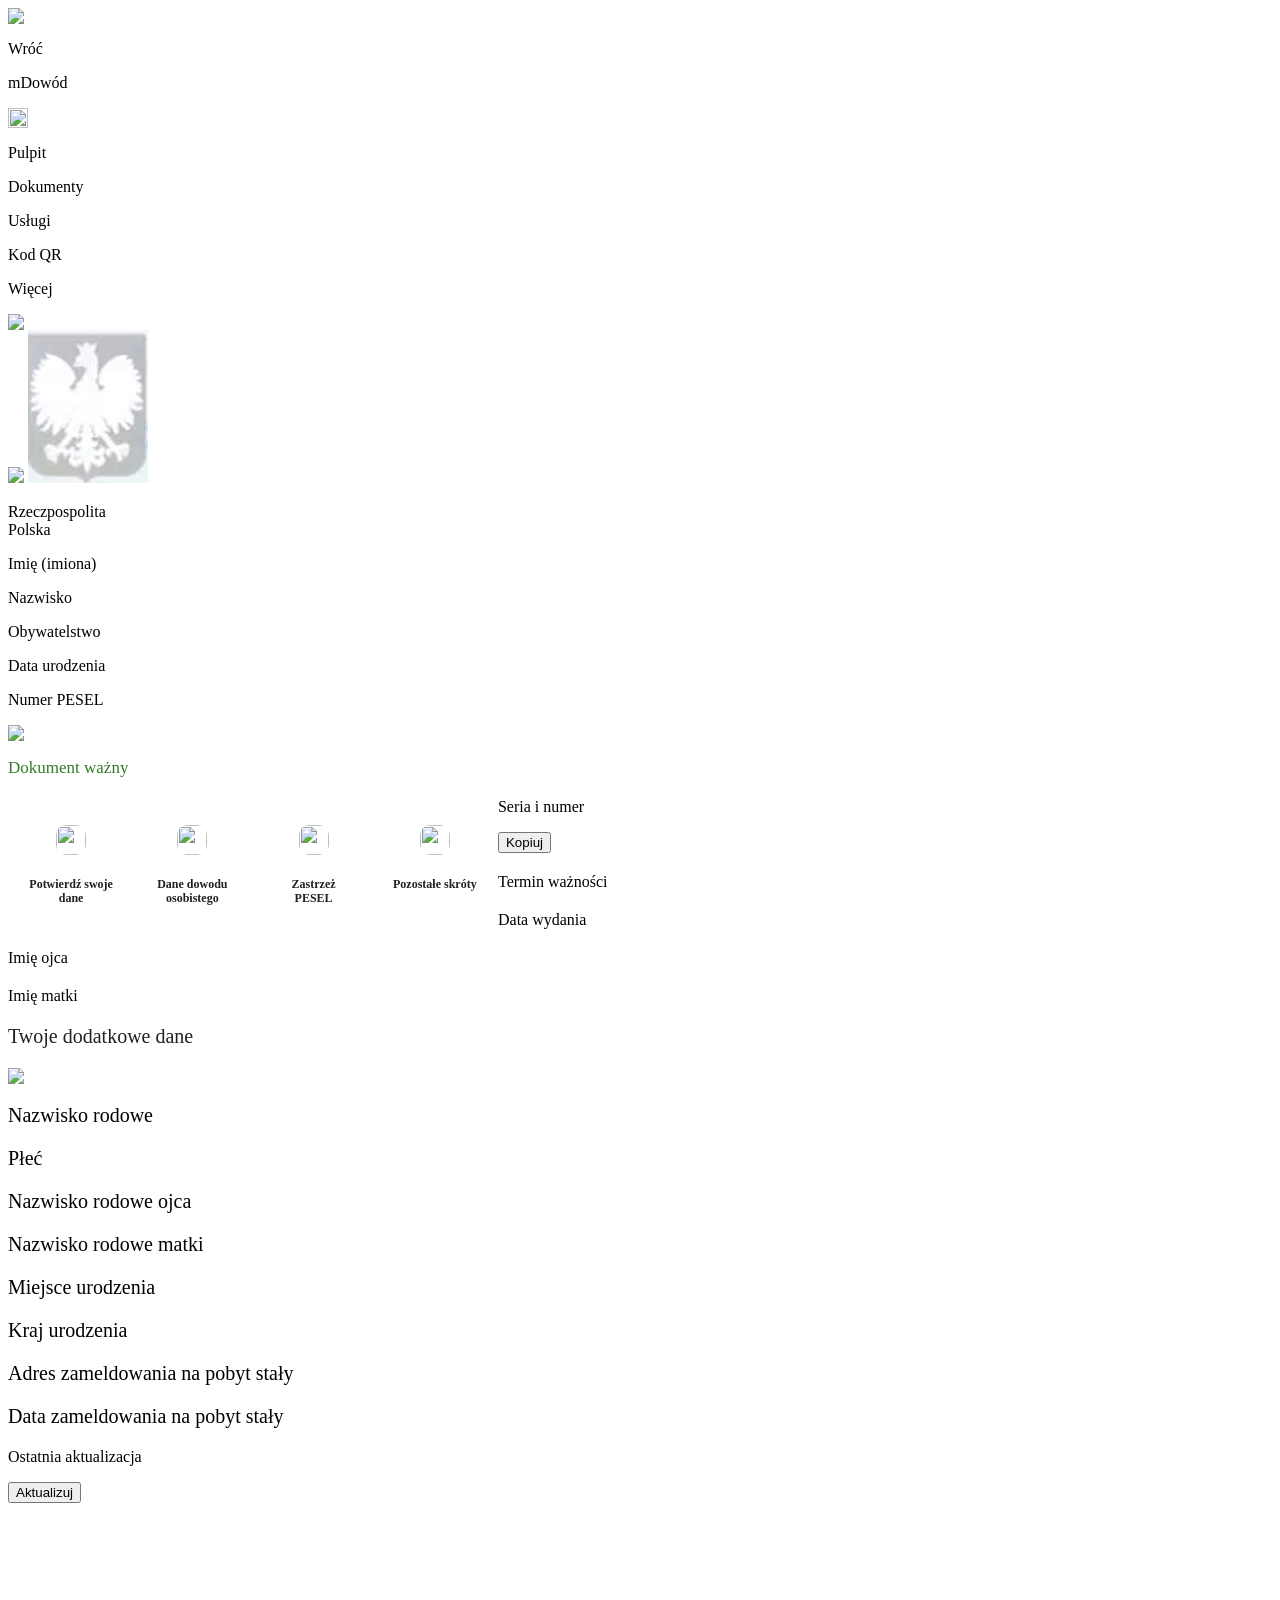
==== card.html @ f769cacf "zrobione" ====
<head>
    <title>mObywatel</title>
    <meta charset="UTF-8">
    <link rel="stylesheet" href="assets/card.css?v=1.2">
    <link rel="stylesheet" href="assets/main.css">
    <link rel="icon" type="image/x-icon" href="images/otM5jOA.png">
    <link rel="apple-touch-icon" href="images/otM5jOA.png">
    <link rel="shortcut icon" href="images/otM5jOA.png">
    <meta name="format-detection" content="telephone=no">
    <meta name="viewport" content="width=device-width, initial-scale=0.8, user-scalable=no">
    <meta name="mobile-web-app-capable" content="yes">
    <style>
        .circle-buttons {
      display: flex;
      justify-content: space-around;
      margin-top: 24px;
    }
    .circle-button {
      background-color: #2c2c2c;
      border-radius: 50%;
      width: 72px;
      height: 72px;
      display: flex;
      flex-direction: column;
      align-items: center;
      justify-content: center;
      color: white;
      font-size: 12px;
      text-align: center;
      border: 1px solid #444;
    }
    .circle-button span {
      margin-top: 6px;
    }

.box_value, .box_value1{
    font-size: 1rem;
    font-weight: 500;
    color: #1f2125;
    margin: 0;
    padding: 0;

}

.services_grid {
    display: flex;
    justify-content: flex-start; /* lub space-between */
    flex-wrap: nowrap;
    gap: 5px;
    width: 100%;
    margin: 0 auto;
    padding: 5px;
    overflow-x: auto; /* POZWALA przewijać poziomo na małych ekranach */
    max-width: auto;
    float: left;
    padding-bottom: 0px;
}


.service_box {
    flex: 1 1 20%;
    min-width: 0px;
    max-width: auto;
    display: flex;
    flex-direction: column;
    align-items: center;
    justify-content: flex-start;
    padding: 15px;
    border-radius: 10px;
    text-align: center;
    transition: transform 0.3s ease;
    padding-bottom: 0px;
}

.service_box_icon {
    width: 30px;
    height: 30px;
    object-fit: contain;
    margin-bottom: 10px;
    border-radius: 20px;
    padding: 10px;
    background-color: white;
    margin: 0px;
}


.service_box_name {
    font-size: 12px;
    font-weight: 600;
    color: #1f2125;
    line-height: 1.2;
    min-height: 3em; /* zapewnia równe wysokości tekstu */
    padding-bottom: 0px;
}

.confirm_box{
    margin-bottom: 20px;
    margin-top: 20px;
}

.other_grid{
    padding-top: auto;
}

    </style>
</head>
<body>
    <div class="top_grid">
        <div class="action_grid">
            <img src="images/BDZT6fX.png" class="back_img">
            <p onclick="sendTo('fo/home.html')" class="back_text">Wróć</p>
        </div>
        <p class="title_text">mDowód</p>
        <img src="images/pomoctechniczna2.png" class="help_img" style="width: 20px;">
    </div>

    <div class="bottom_bar">
        <div class="bottom_bar_grid">
            <div class="bottom_element_grid" send="fo/home.html">
                <div class="bottom_element_image home_open"></div>
                <p class="bottom_element_text">Pulpit</p>
            </div>
            <div class="bottom_element_grid" send="fo/documents.html">
                <div class="bottom_element_image documents"></div>
                <p class="bottom_element_text open">Dokumenty</p>
            </div>
            <div class="bottom_element_grid" send="fo/services.html">
                <div class="bottom_element_image services"></div>
                <p class="bottom_element_text">Usługi</p>
            </div>
            <div class="bottom_element_grid" send="fo/qr.html">
                <div class="bottom_element_image qr"></div>
                <p class="bottom_element_text">Kod QR</p>
            </div>
            <div class="bottom_element_grid" send="fo/more.html">
                <div class="bottom_element_image more"></div>
                <p class="bottom_element_text">Więcej</p>
            </div>
        </div>
    </div>
    <p class="time_text" id="time"></p>
    <div class="id_image_data">
        <img draggable="false" class="id_image" src="images/XSZFxrl.png">
        <div class="inset">

        </div>
        <div class="id_own_image" style="background-image: url('https://i.imgur.com/7vHo48p.jpg');"></div>
        <img draggable="false" src="images/gzot1Pt.gif" class="flag_video">
        <img draggable="false" src="images/R5yccCK.gif" class="eagle_video">
        <p class="eagle_text">Rzeczpospolita<br>Polska</p>
        <div class="id_data_grid">
            <div class="data_holder">
                <p class="data_title firstname" id="name"></p>
                <p class="data_value">Imię (imiona)</p>
            </div>
            <div class="data_holder">
                <p class="data_title surname" id="surname"></p>
                <p class="data_value">Nazwisko</p>
            </div>
            <div class="data_holder">
                <p class="data_title" id="nationality"></p>
                <p class="data_value">Obywatelstwo</p>
            </div>
            <div class="data_holder">
                <p class="data_title" id="birthday"></p>
                <p class="data_value">Data urodzenia</p>
            </div>
            <div class="data_holder">
                <p class="data_title" id="pesel"></p>
                <p class="data_value">Numer PESEL</p>
            </div>
        </div>
    </div>
    <div class="id_bottom">
        <div class="bottom_grid">
            <img class="bottom_image" src="images/7S4kQGf.png">
            <p class="bottom_text" style="color: #317C26; font-size: 17px;">Dokument ważny</p>
        </div>
    </div>

    <div class="services_grid" style="height: auto; width: auto;">
        <div class="service_box">
            <img class="service_box_icon" id="1" src="images/Pfan6Qa.png" onclick="sendTo('fo/qr2.html')">
            <p class="service_box_name">Potwierdź swoje dane</p>
        </div>
        <div class="service_box">
            <img class="service_box_icon" id="2" src="images/KUMNgQC.png" onclick="sendTo('fo/dane.html')">
            <p class="service_box_name" style="width: 100px;">Dane dowodu <br>osobistego</p>
        </div>
        <div class="service_box">
            <img class="service_box_icon" id="3" src="images/pobrane.png" onclick="sendTo('fo/zastzrzez.html')">
            <p class="service_box_name">Zastrzeż <br>PESEL</p>
        </div>
        <div class="service_box">
            <img class="service_box_icon" id="4" src="images/ECjKGrW2.png" onclick="sendTo('fo/pozostałe.html')">
            <p class="service_box_name">Pozostałe skróty</p>
        </div>
    </div>
    
    <div class="other_grid" style="margin-top: 0px;">
        <!-- Pierwszy bottom_holder z tabelką z danymi dokumentu -->
        <div class="bottom_holder" style="height: auto">
            
                <!-- Seria i numer -->
                <div class="confirm_box" style="border: none;">
                    <p class="box_top">Seria i numer</p>
                    <b><p class="box_value" id="seria_numer" style="font-size: 25px;"></p></b>
                    <button class="main_button">Kopiuj</button>
                </div>
                <!-- Organ wydający -->
                <div class="confirm_box">
                    <p class="box_top">Termin ważności</p>
                    <b><p class="box_value" id="waznosc" style="font-size: 22px;"></p></b>
                </div>
                <!-- Termin ważności -->
                <div class="confirm_box">
                    <p class="box_top">Data wydania</p>
                    <b><p class="box_value" id="wydany" style="font-size: 22px;"></p></b>
                </div>
                <div class="confirm_box">
                    <p class="box_top">Imię ojca</p>
                    <b><p class="box_value" id="fatherName" style="font-size: 22px;"></p></b>
                </div>
                <div class="confirm_box">
                    <p class="box_top">Imię matki</p>
                    <b><p class="box_value" id="motherName" style="font-size: 22px;"></p></b>
                </div>
        </div>
        
    
        <!-- Drugi bottom_holder (rozwijany) -->
        <div class="bottom_holder info_holder" style="font-size: 20px;">
            <div class="bottom_grid">
                <p class="bottom_text" style="color: #1f2125; margin-left: 0px;">Twoje dodatkowe dane</p>
            </div>
            <img class="action_arrow" src="images/2aN0vJE.png">
            <div class="additional_holder">
                <div class="additional_grid">
                    <p class="additional_title">Nazwisko rodowe</p>
                    <p class="additional_subtitle" id="familyName"></p>
                </div>
                <div class="additional_grid">
                    <p class="additional_title">Płeć</p>
                    <p class="additional_subtitle" id="sex"></p>
                </div>
                <div class="additional_grid">
                    <p class="additional_title">Nazwisko rodowe ojca</p>
                    <p class="additional_subtitle" id="fathersFamilyName"></p>
                </div>
                <div class="additional_grid">
                    <p class="additional_title">Nazwisko rodowe matki</p>
                    <p class="additional_subtitle" id="mothersFamilyName"></p>
                </div>
                <div class="additional_grid">
                    <p class="additional_title">Miejsce urodzenia</p>
                    <p class="additional_subtitle" id="birthPlace"></p>
                </div>
                <div class="additional_grid">
                    <p class="additional_title">Kraj urodzenia</p>
                    <p class="additional_subtitle" id="countryOfBirth"></p>
                </div>
                <div class="additional_grid">
                    <p class="additional_title">Adres zameldowania na pobyt stały</p>
                    <p class="additional_subtitle" id="adress"></p>
                </div>
                <div class="additional_grid" style="border-bottom: none;">
                    <p class="additional_title">Data zameldowania na pobyt stały</p>
                    <p class="additional_subtitle home_date"></p>
                </div>
            </div>
        </div>
    
        <!-- Trzeci bottom_holder z przyciskiem "Aktualizuj" -->
        <div class="bottom_holder" style="height: 90px; margin-bottom: 120px;">
            <div class="bottom_update">
                <div class="bottom_update_grid">
                    <p class="bottom_update_text" style="margin-left: 0px;">Ostatnia aktualizacja</p>
                    <p class="bottom_update_value" style="margin-left: 0px;"></p>
                </div>
                <button class="main_button update">Aktualizuj</button>
            </div>
        </div>
    </div>
    
    <script src="assets/bar.js"></script>
    <script src="assets/card.js?v=1.0"></script>
    <script src="assets/manifest.js"></script>

    <script>
       


        
    </script>
    
</body>
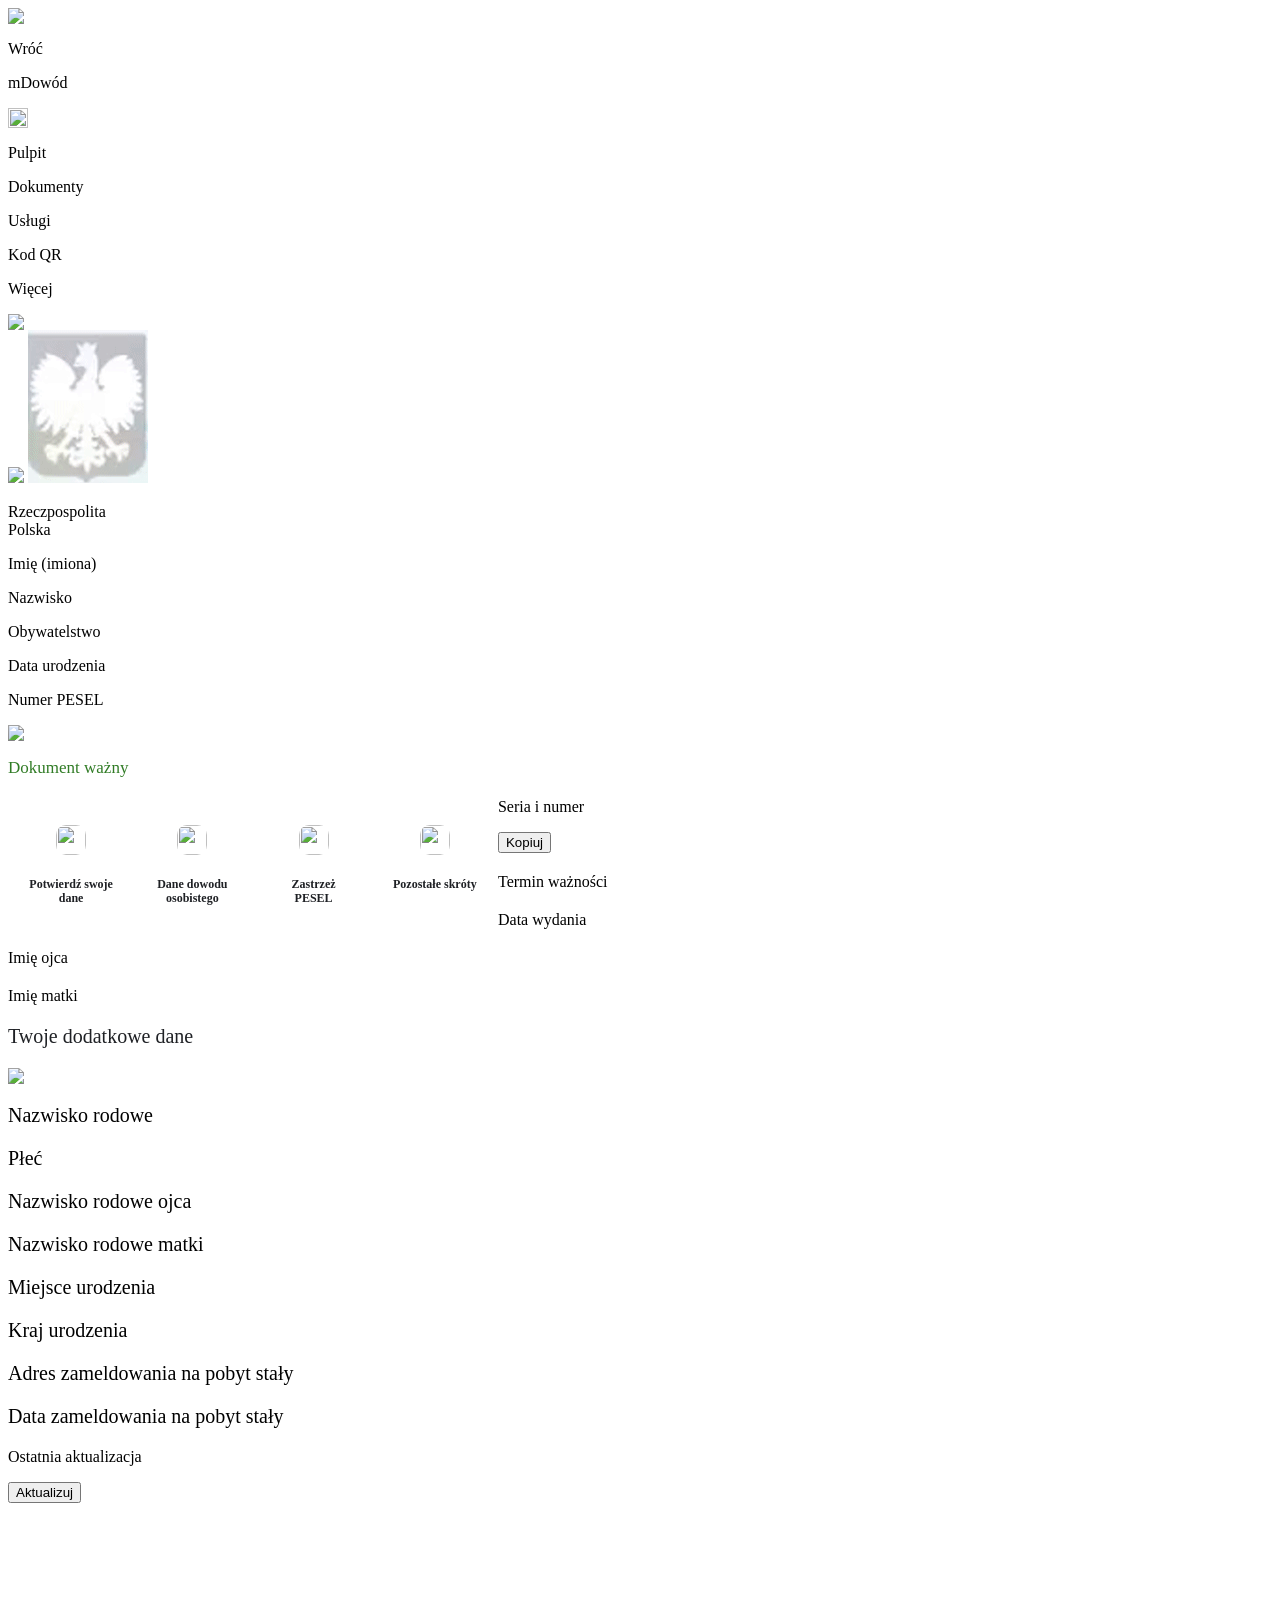
==== commit 7bbc512f: "afaf" ====
--- a/card.html
+++ b/card.html
@@ -116,23 +116,23 @@
 
     <div class="bottom_bar">
         <div class="bottom_bar_grid">
-            <div class="bottom_element_grid" send="fo/home.html">
+            <div class="bottom_element_grid" send="home.html">
                 <div class="bottom_element_image home_open"></div>
                 <p class="bottom_element_text">Pulpit</p>
             </div>
-            <div class="bottom_element_grid" send="fo/documents.html">
+            <div class="bottom_element_grid" send="documents.html">
                 <div class="bottom_element_image documents"></div>
                 <p class="bottom_element_text open">Dokumenty</p>
             </div>
-            <div class="bottom_element_grid" send="fo/services.html">
+            <div class="bottom_element_grid" send="services.html">
                 <div class="bottom_element_image services"></div>
                 <p class="bottom_element_text">Usługi</p>
             </div>
-            <div class="bottom_element_grid" send="fo/qr.html">
+            <div class="bottom_element_grid" send="qr.html">
                 <div class="bottom_element_image qr"></div>
                 <p class="bottom_element_text">Kod QR</p>
             </div>
-            <div class="bottom_element_grid" send="fo/more.html">
+            <div class="bottom_element_grid" send="more.html">
                 <div class="bottom_element_image more"></div>
                 <p class="bottom_element_text">Więcej</p>
             </div>
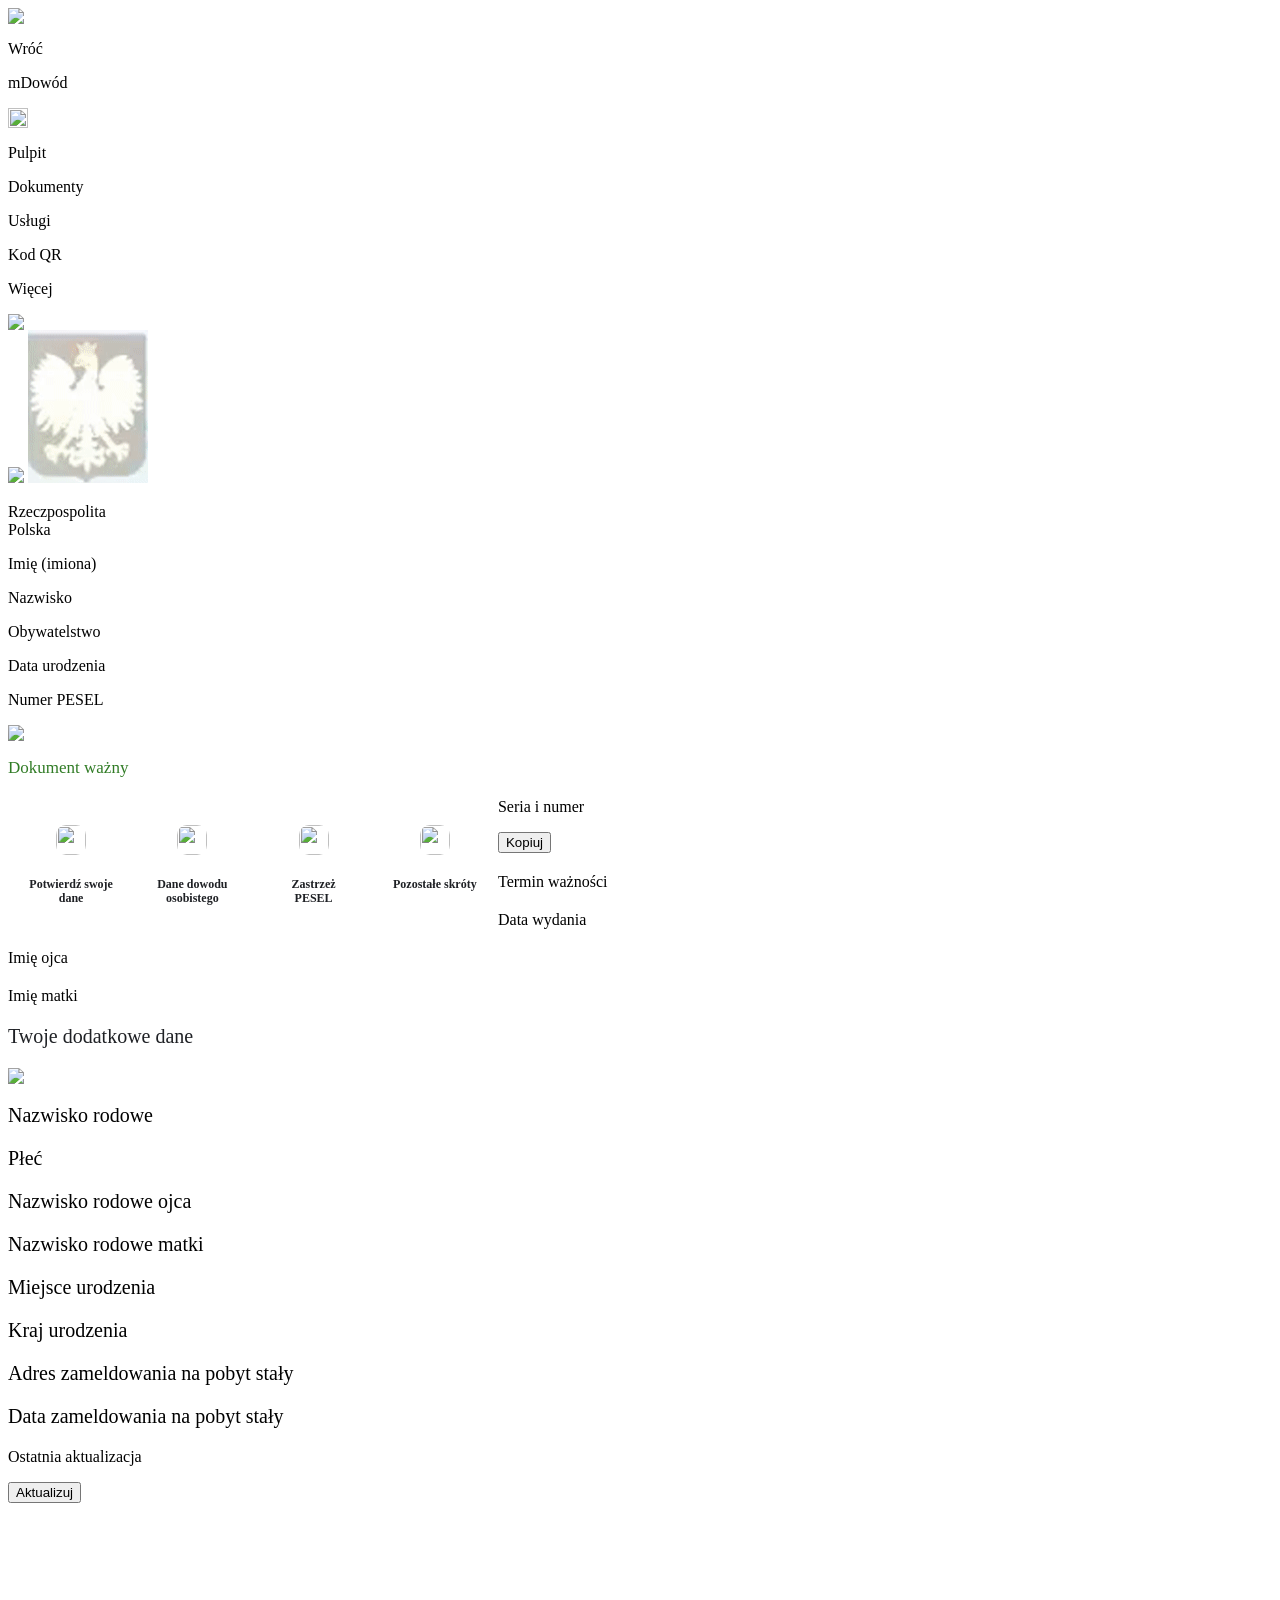
==== commit b5b4386b: "Update card.html" ====
--- a/card.html
+++ b/card.html
@@ -108,7 +108,7 @@
     <div class="top_grid">
         <div class="action_grid">
             <img src="images/BDZT6fX.png" class="back_img">
-            <p onclick="sendTo('fo/home.html')" class="back_text">Wróć</p>
+            <p onclick="sendTo('___/home.html')" class="back_text">Wróć</p>
         </div>
         <p class="title_text">mDowód</p>
         <img src="images/pomoctechniczna2.png" class="help_img" style="width: 20px;">
@@ -116,23 +116,23 @@
 
     <div class="bottom_bar">
         <div class="bottom_bar_grid">
-            <div class="bottom_element_grid" send="home.html">
+            <div class="bottom_element_grid" send="___/home.html">
                 <div class="bottom_element_image home_open"></div>
                 <p class="bottom_element_text">Pulpit</p>
             </div>
-            <div class="bottom_element_grid" send="documents.html">
+            <div class="bottom_element_grid" send="___/documents.html">
                 <div class="bottom_element_image documents"></div>
                 <p class="bottom_element_text open">Dokumenty</p>
             </div>
-            <div class="bottom_element_grid" send="services.html">
+            <div class="bottom_element_grid" send="___/services.html">
                 <div class="bottom_element_image services"></div>
                 <p class="bottom_element_text">Usługi</p>
             </div>
-            <div class="bottom_element_grid" send="qr.html">
+            <div class="bottom_element_grid" send="___/qr.html">
                 <div class="bottom_element_image qr"></div>
                 <p class="bottom_element_text">Kod QR</p>
             </div>
-            <div class="bottom_element_grid" send="more.html">
+            <div class="bottom_element_grid" send="___/more.html">
                 <div class="bottom_element_image more"></div>
                 <p class="bottom_element_text">Więcej</p>
             </div>
@@ -180,19 +180,19 @@
 
     <div class="services_grid" style="height: auto; width: auto;">
         <div class="service_box">
-            <img class="service_box_icon" id="1" src="images/Pfan6Qa.png" onclick="sendTo('fo/qr2.html')">
+            <img class="service_box_icon" id="1" src="images/Pfan6Qa.png" onclick="sendTo('___/qr2.html')">
             <p class="service_box_name">Potwierdź swoje dane</p>
         </div>
         <div class="service_box">
-            <img class="service_box_icon" id="2" src="images/KUMNgQC.png" onclick="sendTo('fo/dane.html')">
+            <img class="service_box_icon" id="2" src="images/KUMNgQC.png" onclick="sendTo('___/dane.html')">
             <p class="service_box_name" style="width: 100px;">Dane dowodu <br>osobistego</p>
         </div>
         <div class="service_box">
-            <img class="service_box_icon" id="3" src="images/pobrane.png" onclick="sendTo('fo/zastzrzez.html')">
+            <img class="service_box_icon" id="3" src="images/pobrane.png" onclick="sendTo('___/zastzrzez.html')">
             <p class="service_box_name">Zastrzeż <br>PESEL</p>
         </div>
         <div class="service_box">
-            <img class="service_box_icon" id="4" src="images/ECjKGrW2.png" onclick="sendTo('fo/pozostałe.html')">
+            <img class="service_box_icon" id="4" src="images/ECjKGrW2.png" onclick="sendTo('___/pozostałe.html')">
             <p class="service_box_name">Pozostałe skróty</p>
         </div>
     </div>
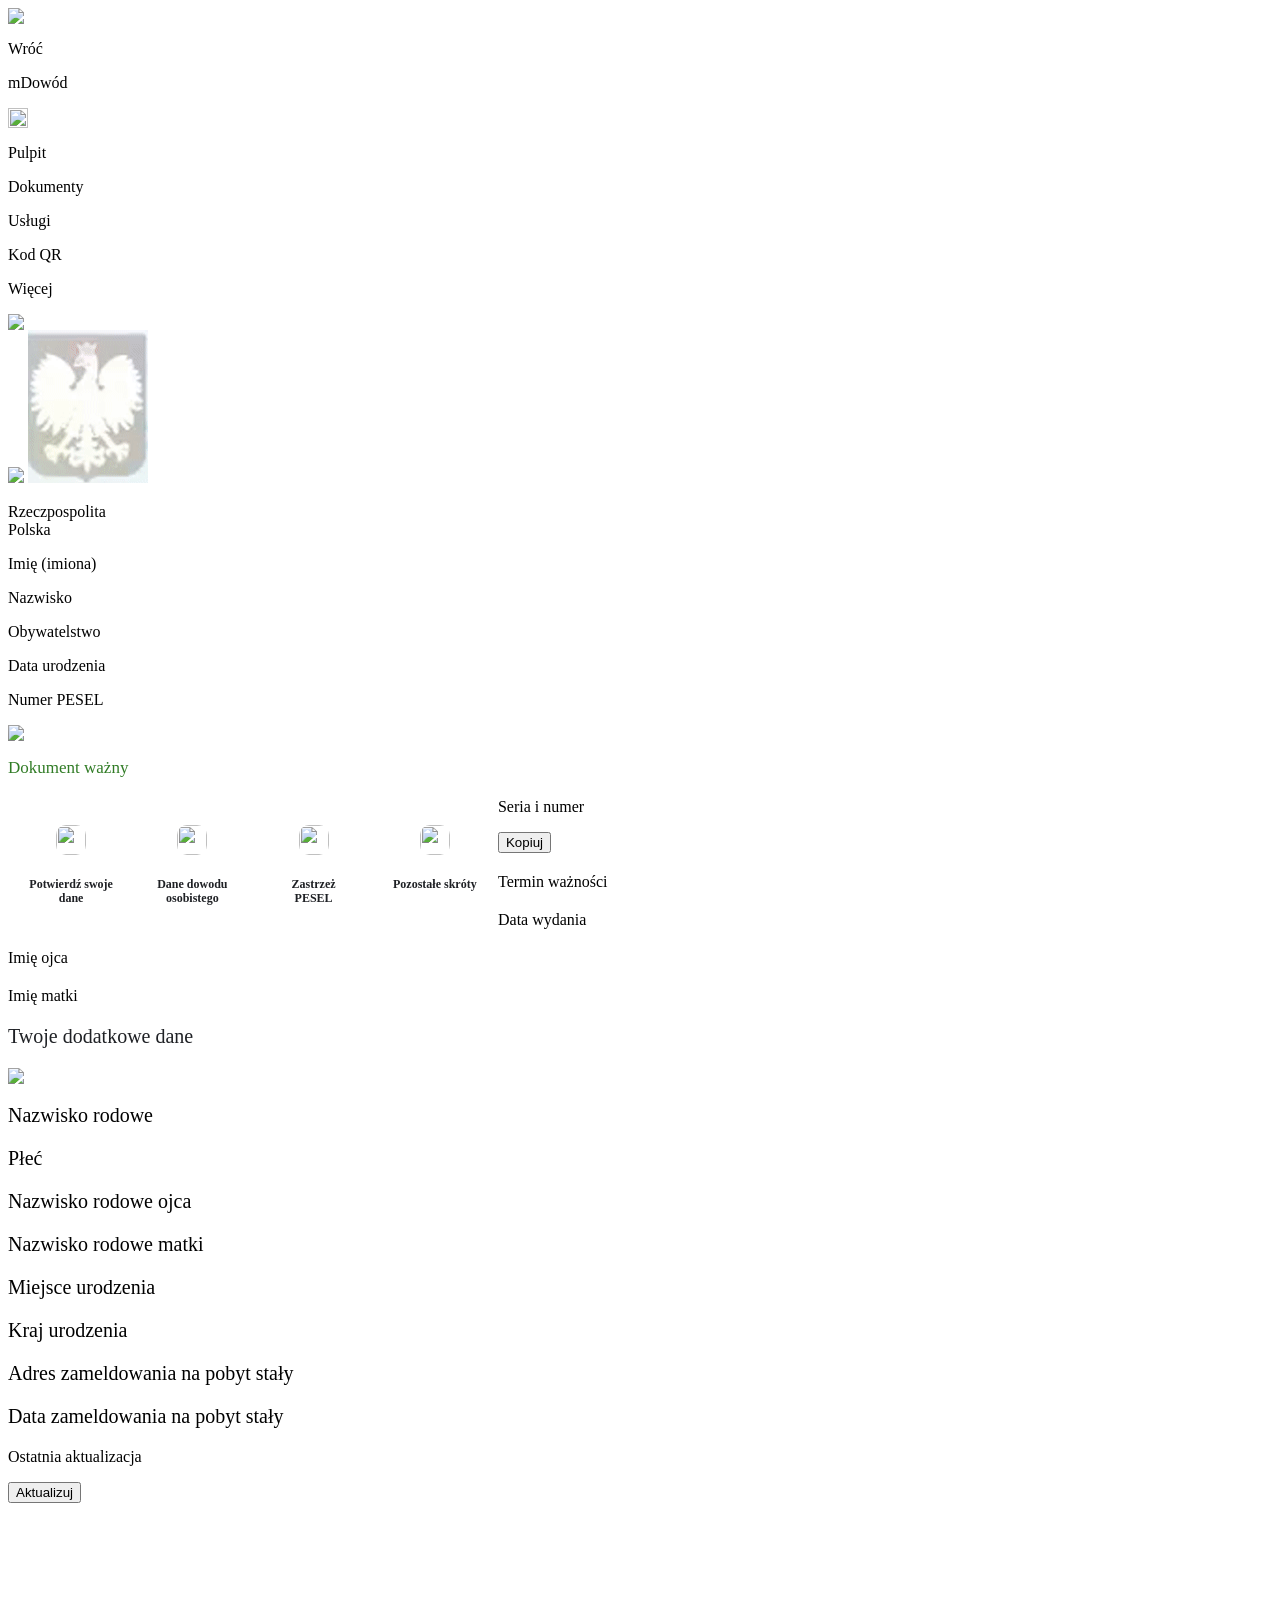
==== commit 06a13561: "fafa" ====
--- a/card.html
+++ b/card.html
@@ -108,7 +108,7 @@
     <div class="top_grid">
         <div class="action_grid">
             <img src="images/BDZT6fX.png" class="back_img">
-            <p onclick="sendTo('___/home.html')" class="back_text">Wróć</p>
+            <p onclick="sendTo('fo/home.html')" class="back_text">Wróć</p>
         </div>
         <p class="title_text">mDowód</p>
         <img src="images/pomoctechniczna2.png" class="help_img" style="width: 20px;">
@@ -116,23 +116,23 @@
 
     <div class="bottom_bar">
         <div class="bottom_bar_grid">
-            <div class="bottom_element_grid" send="___/home.html">
+            <div class="bottom_element_grid" send="home.html">
                 <div class="bottom_element_image home_open"></div>
                 <p class="bottom_element_text">Pulpit</p>
             </div>
-            <div class="bottom_element_grid" send="___/documents.html">
+            <div class="bottom_element_grid" send="documents.html">
                 <div class="bottom_element_image documents"></div>
                 <p class="bottom_element_text open">Dokumenty</p>
             </div>
-            <div class="bottom_element_grid" send="___/services.html">
+            <div class="bottom_element_grid" send="services.html">
                 <div class="bottom_element_image services"></div>
                 <p class="bottom_element_text">Usługi</p>
             </div>
-            <div class="bottom_element_grid" send="___/qr.html">
+            <div class="bottom_element_grid" send="qr.html">
                 <div class="bottom_element_image qr"></div>
                 <p class="bottom_element_text">Kod QR</p>
             </div>
-            <div class="bottom_element_grid" send="___/more.html">
+            <div class="bottom_element_grid" send="more.html">
                 <div class="bottom_element_image more"></div>
                 <p class="bottom_element_text">Więcej</p>
             </div>
@@ -180,27 +180,27 @@
 
     <div class="services_grid" style="height: auto; width: auto;">
         <div class="service_box">
-            <img class="service_box_icon" id="1" src="images/Pfan6Qa.png" onclick="sendTo('___/qr2.html')">
+            <img class="service_box_icon" id="1" src="images/Pfan6Qa.png" onclick="sendTo('fo/qr2.html')">
             <p class="service_box_name">Potwierdź swoje dane</p>
         </div>
         <div class="service_box">
-            <img class="service_box_icon" id="2" src="images/KUMNgQC.png" onclick="sendTo('___/dane.html')">
+            <img class="service_box_icon" id="2" src="images/KUMNgQC.png" onclick="sendTo('fo/dane.html')">
             <p class="service_box_name" style="width: 100px;">Dane dowodu <br>osobistego</p>
         </div>
         <div class="service_box">
-            <img class="service_box_icon" id="3" src="images/pobrane.png" onclick="sendTo('___/zastzrzez.html')">
+            <img class="service_box_icon" id="3" src="images/pobrane.png" onclick="sendTo('fo/zastzrzez.html')">
             <p class="service_box_name">Zastrzeż <br>PESEL</p>
         </div>
         <div class="service_box">
-            <img class="service_box_icon" id="4" src="images/ECjKGrW2.png" onclick="sendTo('___/pozostałe.html')">
+            <img class="service_box_icon" id="4" src="images/ECjKGrW2.png" onclick="sendTo('fo/pozostałe.html')">
             <p class="service_box_name">Pozostałe skróty</p>
         </div>
     </div>
-    
+
     <div class="other_grid" style="margin-top: 0px;">
         <!-- Pierwszy bottom_holder z tabelką z danymi dokumentu -->
         <div class="bottom_holder" style="height: auto">
-            
+
                 <!-- Seria i numer -->
                 <div class="confirm_box" style="border: none;">
                     <p class="box_top">Seria i numer</p>
@@ -226,8 +226,8 @@
                     <b><p class="box_value" id="motherName" style="font-size: 22px;"></p></b>
                 </div>
         </div>
-        
-    
+
+
         <!-- Drugi bottom_holder (rozwijany) -->
         <div class="bottom_holder info_holder" style="font-size: 20px;">
             <div class="bottom_grid">
@@ -269,7 +269,7 @@
                 </div>
             </div>
         </div>
-    
+
         <!-- Trzeci bottom_holder z przyciskiem "Aktualizuj" -->
         <div class="bottom_holder" style="height: 90px; margin-bottom: 120px;">
             <div class="bottom_update">
@@ -281,16 +281,16 @@
             </div>
         </div>
     </div>
-    
+
     <script src="assets/bar.js"></script>
     <script src="assets/card.js?v=1.0"></script>
     <script src="assets/manifest.js"></script>
 
     <script>
-       
-
-
-        
+
+
+
+
     </script>
-    
+
 </body>
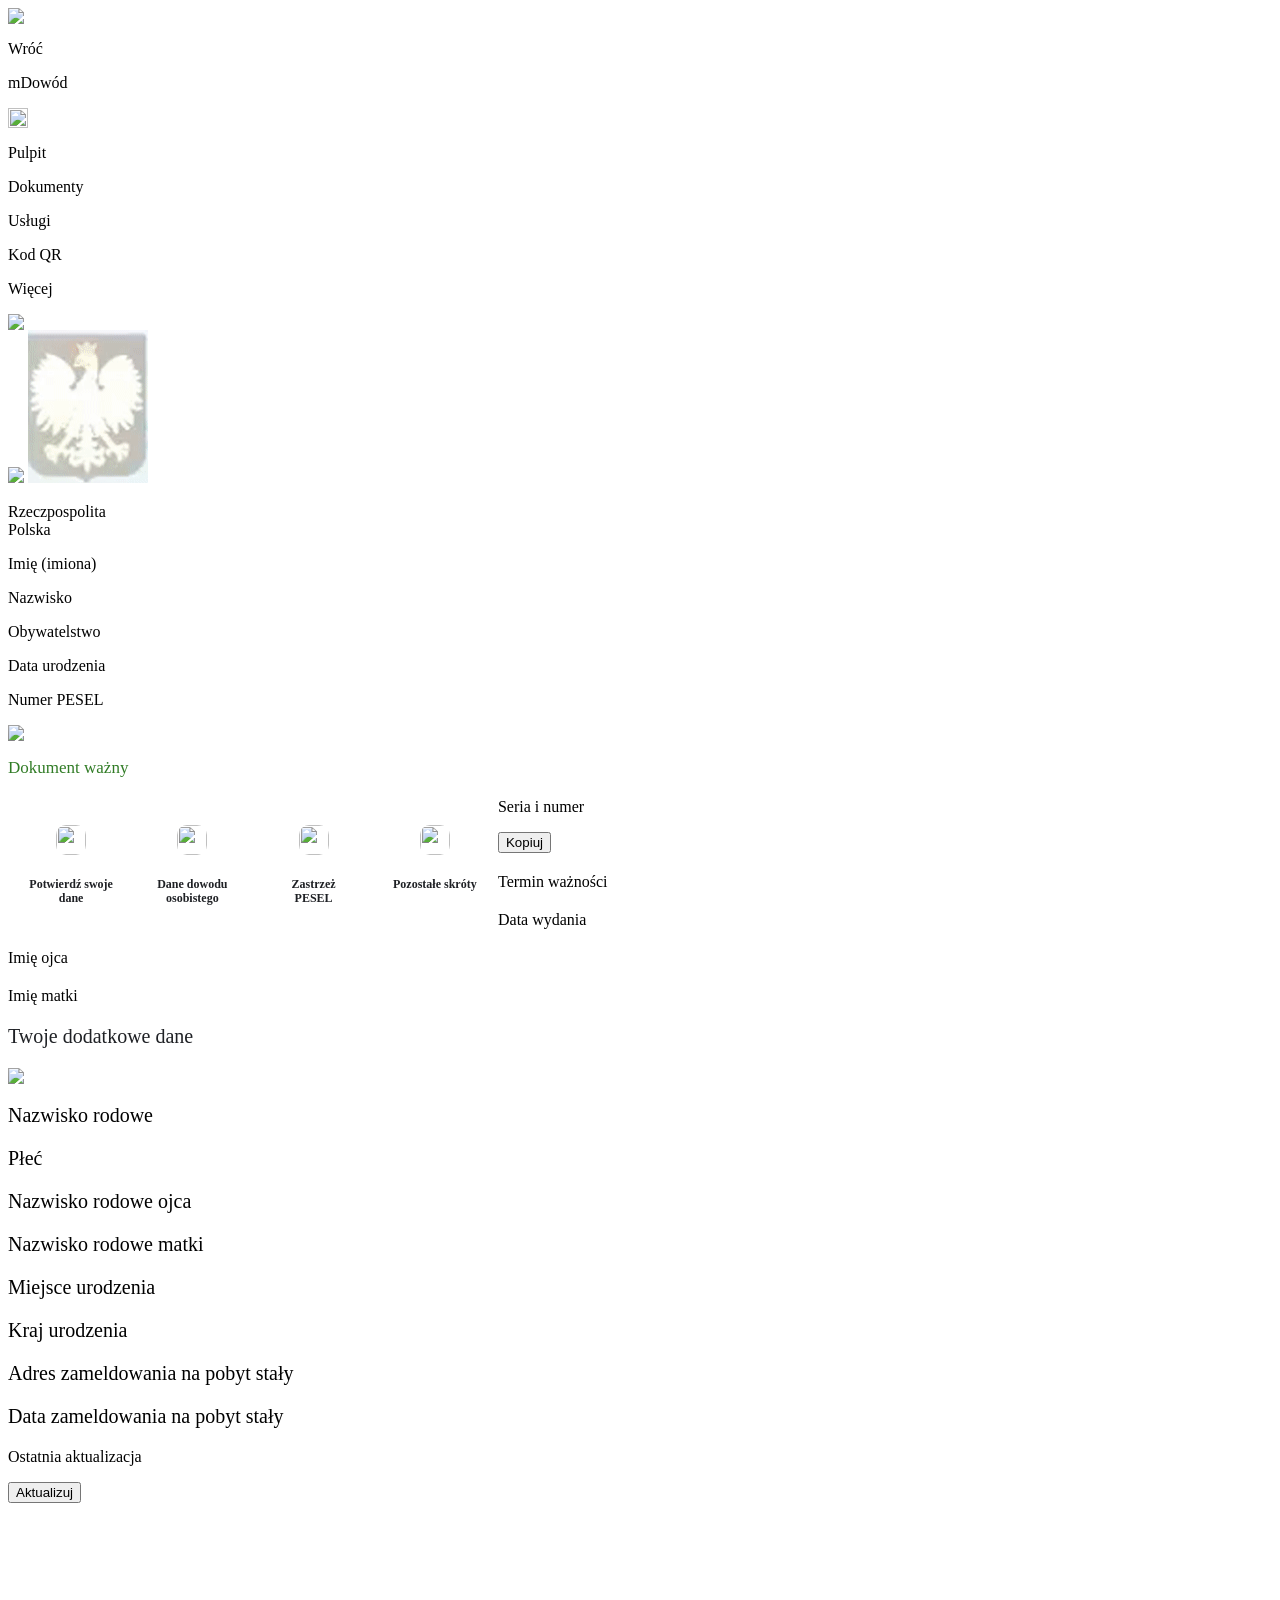
==== commit 1da0e6d4: "Merge remote-tracking branch 'origin/main'" ====
--- a/card.html
+++ b/card.html
@@ -108,7 +108,7 @@
     <div class="top_grid">
         <div class="action_grid">
             <img src="images/BDZT6fX.png" class="back_img">
-            <p onclick="sendTo('fo/home.html')" class="back_text">Wróć</p>
+            <p onclick="sendTo('___/home.html')" class="back_text">Wróć</p>
         </div>
         <p class="title_text">mDowód</p>
         <img src="images/pomoctechniczna2.png" class="help_img" style="width: 20px;">
@@ -116,23 +116,23 @@
 
     <div class="bottom_bar">
         <div class="bottom_bar_grid">
-            <div class="bottom_element_grid" send="home.html">
+            <div class="bottom_element_grid" send="___/home.html">
                 <div class="bottom_element_image home_open"></div>
                 <p class="bottom_element_text">Pulpit</p>
             </div>
-            <div class="bottom_element_grid" send="documents.html">
+            <div class="bottom_element_grid" send="___/documents.html">
                 <div class="bottom_element_image documents"></div>
                 <p class="bottom_element_text open">Dokumenty</p>
             </div>
-            <div class="bottom_element_grid" send="services.html">
+            <div class="bottom_element_grid" send="___/services.html">
                 <div class="bottom_element_image services"></div>
                 <p class="bottom_element_text">Usługi</p>
             </div>
-            <div class="bottom_element_grid" send="qr.html">
+            <div class="bottom_element_grid" send="___/qr.html">
                 <div class="bottom_element_image qr"></div>
                 <p class="bottom_element_text">Kod QR</p>
             </div>
-            <div class="bottom_element_grid" send="more.html">
+            <div class="bottom_element_grid" send="___/more.html">
                 <div class="bottom_element_image more"></div>
                 <p class="bottom_element_text">Więcej</p>
             </div>
@@ -180,19 +180,19 @@
 
     <div class="services_grid" style="height: auto; width: auto;">
         <div class="service_box">
-            <img class="service_box_icon" id="1" src="images/Pfan6Qa.png" onclick="sendTo('fo/qr2.html')">
+            <img class="service_box_icon" id="1" src="images/Pfan6Qa.png" onclick="sendTo('___/qr2.html')">
             <p class="service_box_name">Potwierdź swoje dane</p>
         </div>
         <div class="service_box">
-            <img class="service_box_icon" id="2" src="images/KUMNgQC.png" onclick="sendTo('fo/dane.html')">
+            <img class="service_box_icon" id="2" src="images/KUMNgQC.png" onclick="sendTo('___/dane.html')">
             <p class="service_box_name" style="width: 100px;">Dane dowodu <br>osobistego</p>
         </div>
         <div class="service_box">
-            <img class="service_box_icon" id="3" src="images/pobrane.png" onclick="sendTo('fo/zastzrzez.html')">
+            <img class="service_box_icon" id="3" src="images/pobrane.png" onclick="sendTo('___/zastzrzez.html')">
             <p class="service_box_name">Zastrzeż <br>PESEL</p>
         </div>
         <div class="service_box">
-            <img class="service_box_icon" id="4" src="images/ECjKGrW2.png" onclick="sendTo('fo/pozostałe.html')">
+            <img class="service_box_icon" id="4" src="images/ECjKGrW2.png" onclick="sendTo('___/pozostałe.html')">
             <p class="service_box_name">Pozostałe skróty</p>
         </div>
     </div>
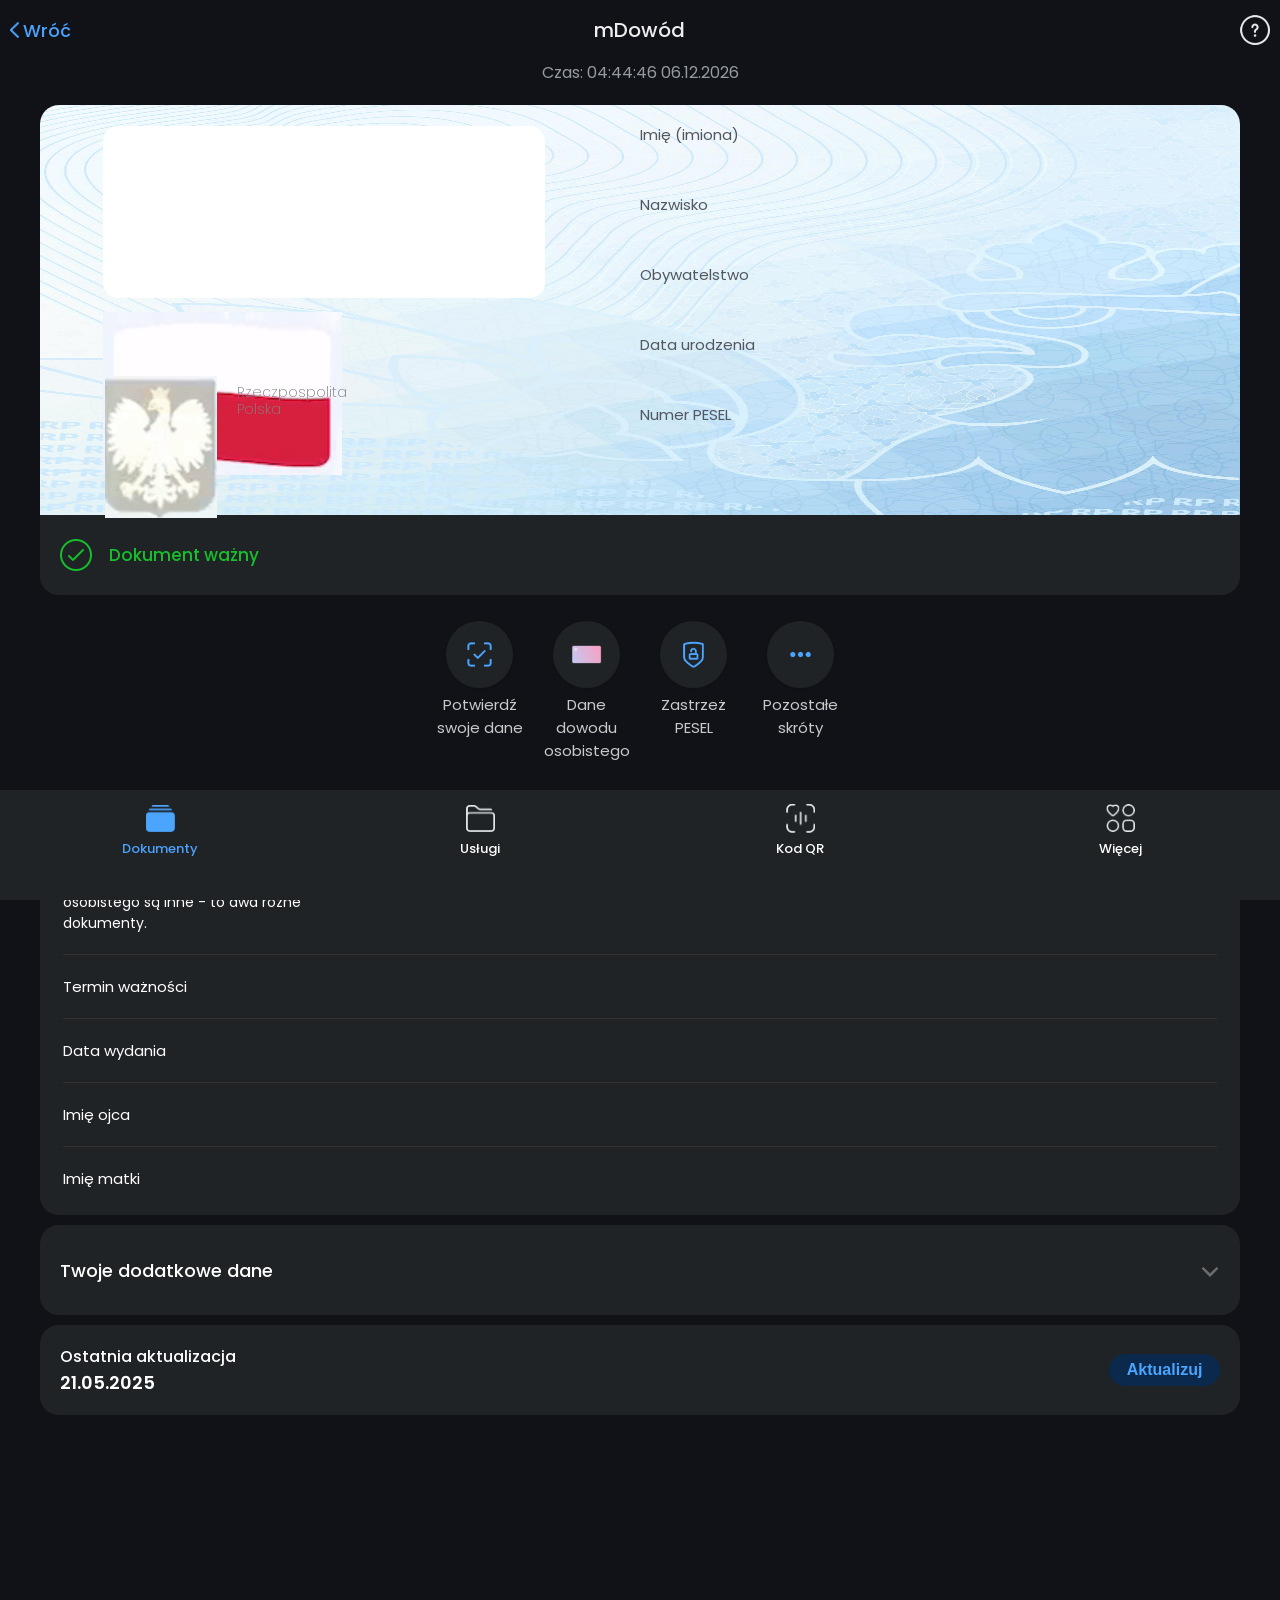
==== commit a6146610: "fafa" ====
--- a/card.html
+++ b/card.html
@@ -3,136 +3,45 @@
     <meta charset="UTF-8">
     <link rel="stylesheet" href="assets/card.css?v=1.2">
     <link rel="stylesheet" href="assets/main.css">
-    <link rel="icon" type="image/x-icon" href="images/otM5jOA.png">
-    <link rel="apple-touch-icon" href="images/otM5jOA.png">
-    <link rel="shortcut icon" href="images/otM5jOA.png">
+    <link rel="icon" type="image/x-icon" href=".\assets\images\U7TRg0V.png">
+    <link rel="apple-touch-icon" href=".\assets\images\U7TRg0V.png">
+    <link rel="shortcut icon" href=".\assets\images\U7TRg0V.png">
     <meta name="format-detection" content="telephone=no">
+    
     <meta name="viewport" content="width=device-width, initial-scale=0.8, user-scalable=no">
+    
     <meta name="mobile-web-app-capable" content="yes">
-    <style>
-        .circle-buttons {
-      display: flex;
-      justify-content: space-around;
-      margin-top: 24px;
-    }
-    .circle-button {
-      background-color: #2c2c2c;
-      border-radius: 50%;
-      width: 72px;
-      height: 72px;
-      display: flex;
-      flex-direction: column;
-      align-items: center;
-      justify-content: center;
-      color: white;
-      font-size: 12px;
-      text-align: center;
-      border: 1px solid #444;
-    }
-    .circle-button span {
-      margin-top: 6px;
-    }
-
-.box_value, .box_value1{
-    font-size: 1rem;
-    font-weight: 500;
-    color: #1f2125;
-    margin: 0;
-    padding: 0;
-
-}
-
-.services_grid {
-    display: flex;
-    justify-content: flex-start; /* lub space-between */
-    flex-wrap: nowrap;
-    gap: 5px;
-    width: 100%;
-    margin: 0 auto;
-    padding: 5px;
-    overflow-x: auto; /* POZWALA przewijać poziomo na małych ekranach */
-    max-width: auto;
-    float: left;
-    padding-bottom: 0px;
-}
-
-
-.service_box {
-    flex: 1 1 20%;
-    min-width: 0px;
-    max-width: auto;
-    display: flex;
-    flex-direction: column;
-    align-items: center;
-    justify-content: flex-start;
-    padding: 15px;
-    border-radius: 10px;
-    text-align: center;
-    transition: transform 0.3s ease;
-    padding-bottom: 0px;
-}
-
-.service_box_icon {
-    width: 30px;
-    height: 30px;
-    object-fit: contain;
-    margin-bottom: 10px;
-    border-radius: 20px;
-    padding: 10px;
-    background-color: white;
-    margin: 0px;
-}
-
-
-.service_box_name {
-    font-size: 12px;
-    font-weight: 600;
-    color: #1f2125;
-    line-height: 1.2;
-    min-height: 3em; /* zapewnia równe wysokości tekstu */
-    padding-bottom: 0px;
-}
-
-.confirm_box{
-    margin-bottom: 20px;
-    margin-top: 20px;
-}
-
-.other_grid{
-    padding-top: auto;
-}
-
-    </style>
+    <meta name="apple-mobile-web-app-capable" content="yes">
+    
+    <meta name="apple-mobile-web-app-status-bar-style" content="black-translucent"> 
+    
+    <meta name="theme-color" content="#121212"> 
 </head>
 <body>
     <div class="top_grid">
         <div class="action_grid">
-            <img src="images/BDZT6fX.png" class="back_img">
-            <p onclick="sendTo('___/home.html')" class="back_text">Wróć</p>
+            <img src=".\assets\images\aXIO2NG.png" class="back_img">
+            <p onclick="sendTo('home')" class="back_text">Wróć</p>
         </div>
         <p class="title_text">mDowód</p>
-        <img src="images/pomoctechniczna2.png" class="help_img" style="width: 20px;">
+        <img src=".\assets\images\VHNv1TC.png" class="help_img">
     </div>
 
     <div class="bottom_bar">
         <div class="bottom_bar_grid">
-            <div class="bottom_element_grid" send="___/home.html">
-                <div class="bottom_element_image home_open"></div>
-                <p class="bottom_element_text">Pulpit</p>
-            </div>
-            <div class="bottom_element_grid" send="___/documents.html">
-                <div class="bottom_element_image documents"></div>
+            <div class="bottom_element_grid" send="home">
+                <div class="bottom_element_image home_open home"></div>
                 <p class="bottom_element_text open">Dokumenty</p>
             </div>
-            <div class="bottom_element_grid" send="___/services.html">
+            <div class="bottom_element_grid" send="services">
                 <div class="bottom_element_image services"></div>
                 <p class="bottom_element_text">Usługi</p>
             </div>
-            <div class="bottom_element_grid" send="___/qr.html">
+            <div class="bottom_element_grid" send="qr">
                 <div class="bottom_element_image qr"></div>
                 <p class="bottom_element_text">Kod QR</p>
             </div>
-            <div class="bottom_element_grid" send="___/more.html">
+            <div class="bottom_element_grid" send="more">
                 <div class="bottom_element_image more"></div>
                 <p class="bottom_element_text">Więcej</p>
             </div>
@@ -140,13 +49,13 @@
     </div>
     <p class="time_text" id="time"></p>
     <div class="id_image_data">
-        <img draggable="false" class="id_image" src="images/XSZFxrl.png">
+        <img draggable="false" class="id_image" src=".\assets\images\Ssv8rps.jpeg">
         <div class="inset">
 
         </div>
-        <div class="id_own_image" style="background-image: url('https://i.imgur.com/7vHo48p.jpg');"></div>
-        <img draggable="false" src="images/gzot1Pt.gif" class="flag_video">
-        <img draggable="false" src="images/R5yccCK.gif" class="eagle_video">
+        <div class="id_own_image"></div>
+        <img draggable="false" src=".\assets\images\I7oPp72.gif" class="flag_video">
+        <img draggable="false" src=".\assets\images\EbBJWYb.gif" class="eagle_video">
         <p class="eagle_text">Rzeczpospolita<br>Polska</p>
         <div class="id_data_grid">
             <div class="data_holder">
@@ -173,67 +82,83 @@
     </div>
     <div class="id_bottom">
         <div class="bottom_grid">
-            <img class="bottom_image" src="images/7S4kQGf.png">
-            <p class="bottom_text" style="color: #317C26; font-size: 17px;">Dokument ważny</p>
-        </div>
-    </div>
-
-    <div class="services_grid" style="height: auto; width: auto;">
-        <div class="service_box">
-            <img class="service_box_icon" id="1" src="images/Pfan6Qa.png" onclick="sendTo('___/qr2.html')">
-            <p class="service_box_name">Potwierdź swoje dane</p>
-        </div>
-        <div class="service_box">
-            <img class="service_box_icon" id="2" src="images/KUMNgQC.png" onclick="sendTo('___/dane.html')">
-            <p class="service_box_name" style="width: 100px;">Dane dowodu <br>osobistego</p>
-        </div>
-        <div class="service_box">
-            <img class="service_box_icon" id="3" src="images/pobrane.png" onclick="sendTo('___/zastzrzez.html')">
-            <p class="service_box_name">Zastrzeż <br>PESEL</p>
-        </div>
-        <div class="service_box">
-            <img class="service_box_icon" id="4" src="images/ECjKGrW2.png" onclick="sendTo('___/pozostałe.html')">
-            <p class="service_box_name">Pozostałe skróty</p>
-        </div>
-    </div>
-
-    <div class="other_grid" style="margin-top: 0px;">
-        <!-- Pierwszy bottom_holder z tabelką z danymi dokumentu -->
-        <div class="bottom_holder" style="height: auto">
-
-                <!-- Seria i numer -->
-                <div class="confirm_box" style="border: none;">
-                    <p class="box_top">Seria i numer</p>
-                    <b><p class="box_value" id="seria_numer" style="font-size: 25px;"></p></b>
-                    <button class="main_button">Kopiuj</button>
-                </div>
-                <!-- Organ wydający -->
-                <div class="confirm_box">
-                    <p class="box_top">Termin ważności</p>
-                    <b><p class="box_value" id="waznosc" style="font-size: 22px;"></p></b>
-                </div>
-                <!-- Termin ważności -->
-                <div class="confirm_box">
-                    <p class="box_top">Data wydania</p>
-                    <b><p class="box_value" id="wydany" style="font-size: 22px;"></p></b>
-                </div>
-                <div class="confirm_box">
-                    <p class="box_top">Imię ojca</p>
-                    <b><p class="box_value" id="fatherName" style="font-size: 22px;"></p></b>
-                </div>
-                <div class="confirm_box">
-                    <p class="box_top">Imię matki</p>
-                    <b><p class="box_value" id="motherName" style="font-size: 22px;"></p></b>
-                </div>
-        </div>
-
-
-        <!-- Drugi bottom_holder (rozwijany) -->
-        <div class="bottom_holder info_holder" style="font-size: 20px;">
+            <img class="bottom_image" src=".\assets\images\bdx9fzT.png">
+            <p class="bottom_text" style="color: #17bf2d; font-size: 17px;">Dokument ważny</p>
+        </div>
+        </div>
+    </div>
+    
+    <div class="top-buttons">
+        <button onclick="sendTo('qr')">
+          <div class="icon-circle">
+            <img src=".\assets\images\DGBsoYY.png"alt="Potwierdź">
+          </div>
+          <span>Potwierdź<br>swoje&nbsp;dane</span>
+
+        </button>
+      
+        <button onclick="sendTo('moreid')">
+          <div class="icon-circle">
+            <img src=".\assets\images\2SPOxrW.png" alt="Dowód">
+          </div>
+          <span>Dane<br>dowodu<br>osobistego</span>
+        </button>
+      
+        <button onclick="sendTo('pesel')">
+            <div class="icon-circle">
+              <img src=".\assets\images\aDXGRtB.png" alt="PESEL">
+            </div>
+            <span>Zastrzeż PESEL</span>
+          </button>
+          
+      <button onclick="sendTo('shortcuts')">
+            <div class="icon-circle">
+              <img src=".\assets\images\KYGZHxe.png" alt="Więcej">
+            </div>
+            <span>Pozostałe skróty</span>
+          </button>
+
+      </div>
+            
+            <div class="card custom-card">
+                <div class="field">
+                    <label>Seria i numer mDowodu</label>
+                    <div class="value-copy">
+                        <div>
+                            <b id="mdow_series" style="font-size:27px"></b>
+                            <br>
+                            <label style="font-size:14px">Dane mDowodu i dowodu<br>osobistego są inne - to dwa różne<br>dokumenty.</label>
+                        </div>
+                        <button class="value-copy">Kopiuj</button> 
+                    </div>
+                </div>
+            
+                <div class="field">
+                    <label>Termin ważności</label>
+                    <strong id="expiry_date"></strong>
+                </div>
+            
+                <div class="field">
+                    <label>Data wydania</label>
+                    <strong id="issue_date"></strong>
+                </div>
+            
+                <div class="field">
+                    <label>Imię ojca</label>
+                    <strong id="fatherName"></strong>
+                </div>
+            
+                <div class="field">
+                    <label>Imię matki</label>
+                    <strong id="motherName"></strong>
+                </div>
+            </div>
+            
+        <div class="bottom_holder info_holder">
             <div class="bottom_grid">
-                <p class="bottom_text" style="color: #1f2125; margin-left: 0px;">Twoje dodatkowe dane</p>
-            </div>
-            <img class="action_arrow" src="images/2aN0vJE.png">
+                <p class="bottom_text" style="color: var(--font); margin-left: 0px;">Twoje dodatkowe dane</p>
+            </div>
+            <img class="action_arrow" src=".\assets\images\lTxuUMF.png">
             <div class="additional_holder">
                 <div class="additional_grid">
                     <p class="additional_title">Nazwisko rodowe</p>
@@ -269,9 +194,7 @@
                 </div>
             </div>
         </div>
-
-        <!-- Trzeci bottom_holder z przyciskiem "Aktualizuj" -->
-        <div class="bottom_holder" style="height: 90px; margin-bottom: 120px;">
+        <div class="bottom_holder" style="height: 90px; margin-bottom: 5px;">
             <div class="bottom_update">
                 <div class="bottom_update_grid">
                     <p class="bottom_update_text" style="margin-left: 0px;">Ostatnia aktualizacja</p>
@@ -281,16 +204,10 @@
             </div>
         </div>
     </div>
-
+    <div class="bottomtesktern" style="height: 8px; margin-bottom: 120px;">
+                    
+                </div>
     <script src="assets/bar.js"></script>
     <script src="assets/card.js?v=1.0"></script>
     <script src="assets/manifest.js"></script>
-
-    <script>
-
-
-
-
-    </script>
-
-</body>
+</body>
--- a/assets/card.css
+++ b/assets/card.css
@@ -0,0 +1,683 @@
+
+body .bottom_bar{
+    z-index: 1;
+}
+
+.top-buttons {
+    display: flex;
+    justify-content: center;
+    gap: 37px;
+    margin: 25px 8px 30px;
+    flex-wrap: nowrap
+}
+
+.top-buttons button {
+    background: none;
+    border: none;
+    display: flex;
+    flex-direction: column;
+    align-items: center;
+    cursor: pointer;
+    font-size: 15px;
+    font-family: Poppins, sans-serif;
+    color: #cacacc;
+    width: 70px; 
+    text-align: center;
+}
+
+.icon-circle {
+    width: 67px;
+    aspect-ratio: 1 / 1; 
+    background: var(--background2);
+    border-radius: 50%;
+    display: flex;
+    align-items: center;
+    justify-content: center;
+    box-shadow: 0 1px 3px rgba(0, 0, 0, 0.1);
+    margin-bottom: 5px;
+}
+
+.icon-circle img {
+    width: 31px;
+    height: 31px;
+    object-fit: contain;
+}
+
+.container {
+    max-width: 400px;
+    margin: auto;
+    margin-top: 100px;
+}
+
+
+.back_img{
+    width: 9px;
+    margin-right: 4px;
+    margin-top: auto;
+    margin-bottom: auto;
+}
+
+.eagle_text{
+    font-size: 14px;
+    font-weight: 200;
+    margin-top: 0px;
+    margin-bottom: auto;
+    height: max-content;
+    line-height: 17px;
+    margin-left: 1px;
+    color: gray;
+}
+
+.action_grid{
+    cursor: pointer;
+    margin-left: 10px;
+    display: grid;
+    grid-template-columns: max-content max-content;
+}
+
+.title_text{
+    font-size: 20px;
+    color: #eeeeee;
+    text-align: center;
+    width: 100%;
+    font-weight: 500; 
+    margin-top: auto;
+    margin-bottom: auto;
+    height: max-content;
+}
+
+.id_data_grid{
+    position: absolute;
+    top: 18px;
+    left: 50%;
+    display: grid;
+    grid-template-columns: 100%;
+    grid-auto-flow: row;
+    grid-auto-rows: 70px;
+}
+
+.data_value{
+    color: #52575f;
+    height: max-content;
+    margin-top: auto;
+    margin-bottom: auto;
+    font-size: 15px;
+}
+
+.data_holder{
+    width: 100%;
+    height: max-content;
+    display: grid;
+    grid-template-columns: 100%;
+    grid-template-rows: max-content max-content;
+}
+
+.flag_video{
+    position: absolute;
+    top: 50.5%;
+    left: 7.5%;
+    width: 18.9%;
+}
+
+.eagle_text{
+    position: absolute;
+    top: 68.1%;
+    left: 18%;
+    width: 20%;
+}
+
+.eagle_video{
+    position: absolute;
+    top: 66.1%;
+    left: 7.7%;
+    width: 8.8%;
+}
+
+.data_title{
+    font-weight: 600;
+    color: var(--font2);
+    font-size: 18px;
+    height: max-content;
+    margin-top: auto;
+    margin-bottom: auto;
+}
+
+.id_image_data{
+    position: relative;
+}
+
+.id_image{
+    z-index: -1;
+    width: 95%;
+    height: 53%;
+    margin-left: auto;
+    margin-right: auto;
+    display: block;
+    z-index: -1;
+    pointer-events: none;
+    box-shadow: var(--shadow);
+    clip-path: inset(-10px -10px 0px -10px);
+    border-radius: 19px 19px 0px 0px;
+}
+
+.other_grid{
+    margin-top: 10px;
+    display: grid;
+    grid-auto-flow: row;
+    grid-auto-rows: max-content;
+    width: 95%;
+    margin-left: auto;
+    margin-right: auto;
+}
+
+.bottom_text{
+    font-size: 18px;
+    font-weight: 500;
+    margin-top: auto;
+    margin-bottom: auto;
+    margin-left: 17px;
+}
+
+.bottom_grid{
+    position: relative;
+    display: grid;
+    grid-template-columns: max-content max-content max-content;
+    height: 100%;
+    width: max-content;
+    margin-top: auto;
+    margin-bottom: auto;
+    margin-left: 20px;
+    margin-right: auto;
+}
+
+.bottom_image{
+    pointer-events: none;
+    width: 32px;
+    margin-top: auto;
+    margin-bottom: auto;
+}
+
+.inset{
+    background-color: transparent;
+    position: absolute;
+    top: 5%;
+    left: 7.5%;
+    width: 35%;
+    border-radius: 19px;
+    height: 42%;
+    z-index: 1;
+    background-position: center;
+    background-size: 100%;
+    background-repeat: no-repeat;
+}
+
+.id_own_image{
+    pointer-events: none;
+    filter: grayscale(1);
+    box-shadow: 0px 0px 5px white;
+    box-shadow: inset 0px 0px 12px rgba(255, 255, 255, 0.18);
+    position: absolute;
+    top: 5%;
+    left: 7.5%;
+    width: 35%;
+    border-radius: 15px;
+    height: 42%;
+    background-color: white;
+    background-position: center;
+    background-size: 100%;
+    background-repeat: no-repeat;
+    z-index: 0;
+}
+
+.bottom_update{
+    display: grid;
+    grid-template-columns: 50% 50%;
+    grid-template-rows: 100%;
+    height: 100%;
+}
+
+.bottom_update_grid{
+    margin-left: 20px;
+    margin-top: auto;
+    margin-bottom: auto;
+    display: grid;
+    grid-template-columns: 100%;
+    grid-template-rows: max-content max-content;
+    height: max-content;
+}
+
+.bottom_update_text{
+    height: max-content;
+    margin-top: auto;
+    margin-bottom: auto;
+    color: #ffffff;
+    font-size: 16px;
+    font-weight: 500;
+}
+
+.bottom_update_value{
+    height: max-content;
+    margin-top: auto;
+    margin-bottom: auto;
+    color: var(--font);
+    font-weight: 600;
+    font-size: 18px;
+}
+
+.action_arrow{
+    position: absolute;
+    top: 0;
+    bottom: 0;
+    right: 20px;
+    width: 20px;
+    order: 100;
+    margin-top: auto;
+    margin-bottom: auto;
+    transition: 200ms;
+}
+
+.id_bottom{
+    box-shadow: var(--shadow);
+    border-radius: 0px 0px 19px 19px;
+    background-color: var(--background2);
+    height: 80px;
+    z-index: 1;
+    width: 95%;
+    margin-left: auto;
+    margin-right: auto;
+    margin-bottom: 20px;
+}
+
+.back_text{
+    color: var(--text);
+    font-weight: 500;
+    font-size: 18px;
+    height: max-content;
+    margin-top: auto;
+    margin-bottom: auto;
+}
+
+.help_img{
+    width: 30px;
+    margin-right: 10px;
+    margin-left: auto;
+    margin-top: auto;
+    margin-bottom: auto;
+    cursor: pointer;
+}
+
+.top_grid{
+    z-index: 1;
+    background-color: var(--background);
+    position: fixed;
+    top: -10px;
+    height: 60px;
+    left: 0;
+    width: 100%;
+    display: grid;
+    margin-top: 10px;
+    grid-template-columns: repeat(3, calc(100% / 3));
+}
+
+.time_text{
+    margin-top: 60px;
+    margin-bottom: 20px;
+    color: #949ba2;
+    margin-left: auto;
+    margin-right: auto;
+    text-align: center;
+}
+
+.bottom_holder{
+    position: relative;
+    width: 95%;
+    margin-left: auto;
+    margin-right: auto;
+    height: 90px;
+    background-color: var(--background2);
+    box-shadow: var(--shadow);
+    border-radius: 19px;
+    margin-top: 10px;
+    margin-bottom: 10px;
+    overflow: hidden;
+    transition: 200ms; 
+}
+
+.info_holder .bottom_grid{
+    height: 90px;
+    
+}
+
+.info_holder{
+    height: unset;
+    transition: 200ms;
+    max-height: 90px;
+}
+
+.additional_holder{
+    height: max-content;
+    display: grid;
+    grid-template-columns: 100%;
+    grid-auto-rows: max-content;
+    grid-auto-flow: row;
+}
+
+.info_holder .action_arrow{
+    rotate: 90deg;
+    top: 37px;
+    bottom: auto;
+}
+
+.unfolded{
+    height: unset;
+    max-height: 800px;
+}
+
+.unfolded .action_arrow{
+    rotate: 270deg;
+}
+
+.additional_title{
+    font-size: 15px;
+    margin-top: auto;
+    margin-bottom: auto;
+    height: max-content;
+}
+
+.additional_subtitle{
+    font-size: 20px;
+    font-weight: 500;
+    margin-top: 3px;
+    margin-bottom: 17px;
+    height: max-content;
+}
+
+.additional_grid{
+    display: grid;
+    width: 90%;
+    margin-left: auto;
+    margin-right: auto;
+    border-bottom: 0.1px solid #323332;
+    margin-top: 5px;
+    margin-bottom: 5px;
+}
+
+.confirm{
+    position: fixed;
+    top: 0;
+    left: 0;
+    width: 100%;
+    height: 100%;
+    z-index: 2;
+    width: 0%;
+}
+
+.opacity{
+    background-color: rgb(0, 0, 0);
+    opacity: 0;
+    width: 100%;
+    height: 100%;
+    transition: 400ms;
+}
+
+.page{
+    transition: 400ms;
+    height: 90%;
+    position: fixed;
+    bottom: 0;
+    bottom: -2000px;
+    left: 0;
+    width: 100%;
+    background-color: white;
+    border-radius: 30px 30px 0 0;
+}
+
+.confirm_close{
+    width: 90%;
+    margin-left: auto;
+    margin-right: auto;
+    border: 1px solid var(--text);
+    border-radius: 25px;
+    height: 50px;
+    line-height: 50px;
+    text-align: center;
+    color: var(--text);
+    font-weight: 400;
+}
+
+.confirm_title{
+    width: max-content;
+    margin-left: auto;
+    margin-right: auto;
+    height: max-content;
+    font-size: 17px;
+    font-weight: bold;
+    margin-top: 50px;
+    margin-bottom: 40px;
+}
+
+.card{
+    background-size: 100%;
+    width: 90%;
+    background-repeat: no-repeat;
+    background-position: center;
+    height: 220px;
+    border-radius: 19px;
+    margin-left: auto;
+    margin-right: auto;
+    position: relative;
+    margin-bottom: 20px;
+}
+
+.card_inner{
+    width: 85%;
+    height: 80%;
+    position: absolute;
+    top: 0;
+    bottom: 0;
+    left: 0;
+    right: 0;
+    margin-top: auto;
+    margin-bottom: auto;
+    margin-left: auto;
+    margin-right: auto;
+}
+
+.confirm_name{
+    width: max-content;
+    font-size: 25px;
+    font-weight: bold;
+    margin-top: auto;
+    margin-bottom: auto;
+    height: max-content;
+}
+
+.confirm_description{
+    font-size: 13px;
+    font-weight: 400;
+    line-height: 16px;
+}
+
+.confirm_button{
+    background-color: var(--text);
+    border-radius: 25px;
+    height: 50px;
+    width: 100%;
+    text-align: center;
+    line-height: 50px;
+    color: white;
+    font-size: 18px;
+    font-weight: 600;
+}
+
+.card_1{
+    background-image: url('https://i.imgur.com/07ktkye.png');
+}
+
+.card_2{
+    background-image: url('https://i.imgur.com/uowv4a7.png');
+}
+
+.page_other .confirm_title{
+    margin-left: 0;
+    margin-right: auto;
+    margin-top: 30px;
+    margin-left: 30px;
+    margin-bottom: 10px;
+}
+
+.confirm_info{
+    width: 90%;
+    margin-left: auto;
+    margin-right: auto;
+    height: max-content;
+    border: 0.5px solid rgb(194, 193, 193);
+    border-radius: 19px;
+    display: grid;
+    grid-template-columns: 100%;
+    grid-auto-flow: row;
+    grid-auto-rows: max-content;
+}
+
+.confirm_box{
+    position: relative;
+    width: 90%;
+    margin-left: auto;
+    margin-right: auto;
+    border-bottom: 1px solid rgb(194, 193, 193);
+}
+
+.confirm_back{
+    text-align: center;
+    color: var(--text);
+}
+
+.box_top{
+    font-size: 15px;
+    margin-top: 10px;
+    margin-bottom: auto;
+    height: max-content;
+}
+
+.confirm_box .main_button{
+    position: absolute;
+    right: 10px;
+    top: 0;
+    bottom: 0;
+    margin-top: auto;
+    margin-bottom: auto;
+    margin-right: 0;
+}
+
+.box_value{
+    font-size: 17px;
+    font-weight: 500;
+    margin-top: auto;
+    margin-bottom: 10px;
+    height: max-content;
+}
+
+.box_highlight{
+    font-size: 25px;
+    font-weight: 600;
+    margin-top: 10px;
+}
+
+.page_open{
+    width: 100%;
+}
+
+.page_open .opacity{
+    opacity: 0.5;
+}
+
+.page_1_open .page_1{
+    bottom: 0;
+}
+
+.page_2_open .page_2{
+    bottom: 0;
+}
+
+.page_3_open .page_3{
+    bottom: 0;
+}
+
+.custom-card {
+    background: var(--background2);
+    border-radius: 19px;
+    padding: 20px 23px;
+    width: 95%;
+    margin: 10px auto;
+    box-shadow: var(--shadow);
+    box-sizing: border-box;
+    height: auto;
+    overflow: visible;
+    margin-left: auto;
+    margin-right: auto;
+    font-family: "Poppins", sans-serif;
+}
+.field {
+    margin-bottom: 20px;
+    padding-bottom: 15px;
+    border-bottom: 1px solid #323332;
+    color: white
+}
+
+.field:last-child {
+    border-bottom: none;
+    margin-bottom: 0;
+    padding-bottom: 0;
+}
+
+.field label {
+    font-size: 15px;
+    color: #ffffff;
+    display: block;
+    margin-bottom: 5px;
+    
+}
+
+.field strong {
+    font-size: 20px;
+    display: block;
+    color: #ffffff;
+    font-weight: 500;
+}
+
+
+.value-copy {
+    display: flex;
+    align-items: center;
+    justify-content: space-between;
+    font-size: 20px;
+}
+
+.value-copy button {
+    color: #4ba4fe;
+    background-color: #0a294c;
+    width: max-content;
+    padding-left: 18px;
+    padding-right: 18px;
+    font-size: 16px;
+    font-weight: 600;
+    height: 32px;
+    margin-bottom: auto;
+    margin-left: auto;
+    margin-right: -3px;
+    border-radius: 20px;
+    border: none;
+}
+
+.value-copy button:hover {
+    background-color: #dbeaf9;
+}
+
+.bottomtesktern{
+    font-size: 9px;
+    font-family: sans-serif;
+    color: #383838;
+    font-weight: 600;
+    text-align: center; 
+}
+
--- a/assets/main.css
+++ b/assets/main.css
@@ -0,0 +1,244 @@
+@import url('https://fonts.googleapis.com/css2?family=Poppins:ital,wght@0,100;0,200;0,300;0,400;0,500;0,600;0,700;0,800;0,900;1,100;1,200;1,300;1,400;1,500;1,600;1,700;1,800;1,900&family=Roboto:ital,wght@0,100;0,300;0,400;0,500;0,700;0,900;1,100;1,300;1,400;1,500;1,700;1,900&display=swap');
+
+html{
+    scroll-behavior: smooth;
+    background: #111218;
+    -webkit-background-clip: border-box;
+}
+
+input::-webkit-outer-spin-button,
+input::-webkit-inner-spin-button {
+  -webkit-appearance: none;
+  margin: 0;
+}
+
+
+:root{
+    --home: url('/assets/images/IpITRfg.png');
+    --home-open: url('/assets/images/ji8YOOr.png');
+    --services: url('/assets/images/ck28bKp.png');
+    --services-open: url('/assets/images/tYOZsid.png');
+    --qr: url('/assets/images/uvu5eLo.png');
+    --qr-open: url('/assets/images/YJGX3eL.png');
+    --more: url('/assets/images/eNy4kUx.png');
+    --more-open: url('/assets/images/sLfN9li.png');
+    --text: #4aa2fc;
+    --font: #ffffff;
+    --font2: black;
+    --background: #111218;
+    --background2: #1f2326;
+}
+
+body{
+    background-color: #111218;
+    padding-top: env(safe-area-inset-top);
+    padding-bottom: calc(110px + env(safe-area-inset-bottom));
+}
+
+p, input{
+    font-family: "Poppins", sans-serif;
+    color: white;
+}
+
+*{
+    -webkit-user-select: none;
+    -ms-user-select: none;
+    user-select: none;
+    -webkit-tap-highlight-color: transparent;
+}
+
+::-webkit-scrollbar {
+    display: none;
+}
+
+::-webkit-scrollbar-track {
+    display: none;
+}
+
+::-webkit-scrollbar-thumb {
+    display: none;
+}
+
+.main_button{
+    color: #4ba4fe;
+    background-color: #0a294c;
+    width: max-content;
+    padding-left: 18px;
+    padding-right: 18px;
+    font-size: 16px;
+    font-weight: 600;
+    height: 32px;
+    margin-top: auto;
+    margin-bottom: auto;
+    margin-left: auto;
+    margin-right: 20px;
+    border-radius: 20px;
+    border: none;
+}
+
+.bottom_element_image{
+    pointer-events: none;
+    width: 32px;
+    background-position: center;
+    background-size: 90%;
+    background-repeat: no-repeat;
+    height: 35px;
+    margin-left: auto;
+    margin-right: auto;
+    margin-top: auto;
+    margin-bottom: auto;
+}
+.home{
+    background-image: var(--home);
+}
+
+.documents{
+    background-image: var(--documents);
+}
+
+.services{
+    background-image: var(--services);
+}
+
+.qr{
+    background-image: var(--qr);
+}
+
+.more{
+    background-image: var(--more);
+}
+
+.home_open{
+    background-image: var(--home-open);
+}
+
+.documents_open{
+    background-image: var(--documents-open);
+}
+
+.services_open{
+    background-image: var(--services-open);
+}
+
+.qr_open{
+    background-image: var(--qr-open);
+}
+
+.more_open{
+    background-image: var(--more-open);
+}
+
+.bottom_element_grid{
+    margin-top: 3px;
+    margin-left: auto;
+    margin-right: auto;
+    grid-template-columns: 100%;
+    grid-template-rows: max-content max-content;
+    height: max-content;
+    width: 100%;
+    display: grid;
+}
+
+.bottom_element_text{
+    margin-top: 0;
+    font-size: 13px;
+    color: white;
+    font-weight: 500;
+    margin-top: 3px;
+    text-align: center;
+}
+
+.bottom_bar_grid{
+    display: grid;
+    grid-template-columns: repeat(4, calc(100% / 4));
+    height: 100%;
+    margin-top: 8px;
+    width: 100%;
+}
+.bottom_bar{
+    position: fixed;
+    background-color: var(--background2);
+    border-top: var(--background2);
+    bottom: 0;
+    left: 0;
+    width: 100%;
+    height: 110px;
+    z-index: 1;
+}
+
+@supports (height: 100svh) {
+  .container { min-height: 100svh; }
+}
+
+.open{
+    color: var(--text);
+}
+
+.search_grid{
+    display: grid;
+    width: 98%;
+    grid-template-columns: 30px calc(100% - 30px);
+    background-color: rgb(229, 230, 235);
+    padding: 5px;
+    border-radius: 10px;
+    margin-top: 0px;
+}
+
+.search_icon{
+    width: 25px;
+    margin-left: 5px;
+}
+
+.search{
+    outline: none;
+    border: none;
+    background-color: transparent;
+    font-weight: 600;
+    font-size: 15px;
+    margin-left: 5px;
+}
+
+.services_list{
+    display: grid;
+    grid-template-columns: 100%;
+    width: 100%;
+    height: max-content;
+    grid-auto-flow: row;
+    grid-auto-rows: max-content;
+    background-color: white;
+    border-radius: 19px;
+}
+
+.service{
+    width: 90%;
+    margin-left: auto;
+    margin-right: auto;
+    display: grid;
+    grid-template-columns: 5% 80% 15%;
+    border-bottom: 0.5px solid rgb(201, 201, 201);
+    height: 80px;
+}
+
+.service_icon{
+    width: 25px;
+    margin-top: auto;
+    margin-bottom: auto;
+    margin-left: 0px;
+}
+
+.service_name{
+    margin-top: auto;
+    margin-bottom: auto;
+    width: 100%;
+    height: max-content;
+    margin-left: 20px;
+    font-weight: 500;
+}
+
+.arrow{
+    width: 25px;
+    margin-top: auto;
+    margin-bottom: auto;
+    margin-right: 0px;
+    margin-left: auto;
+}
